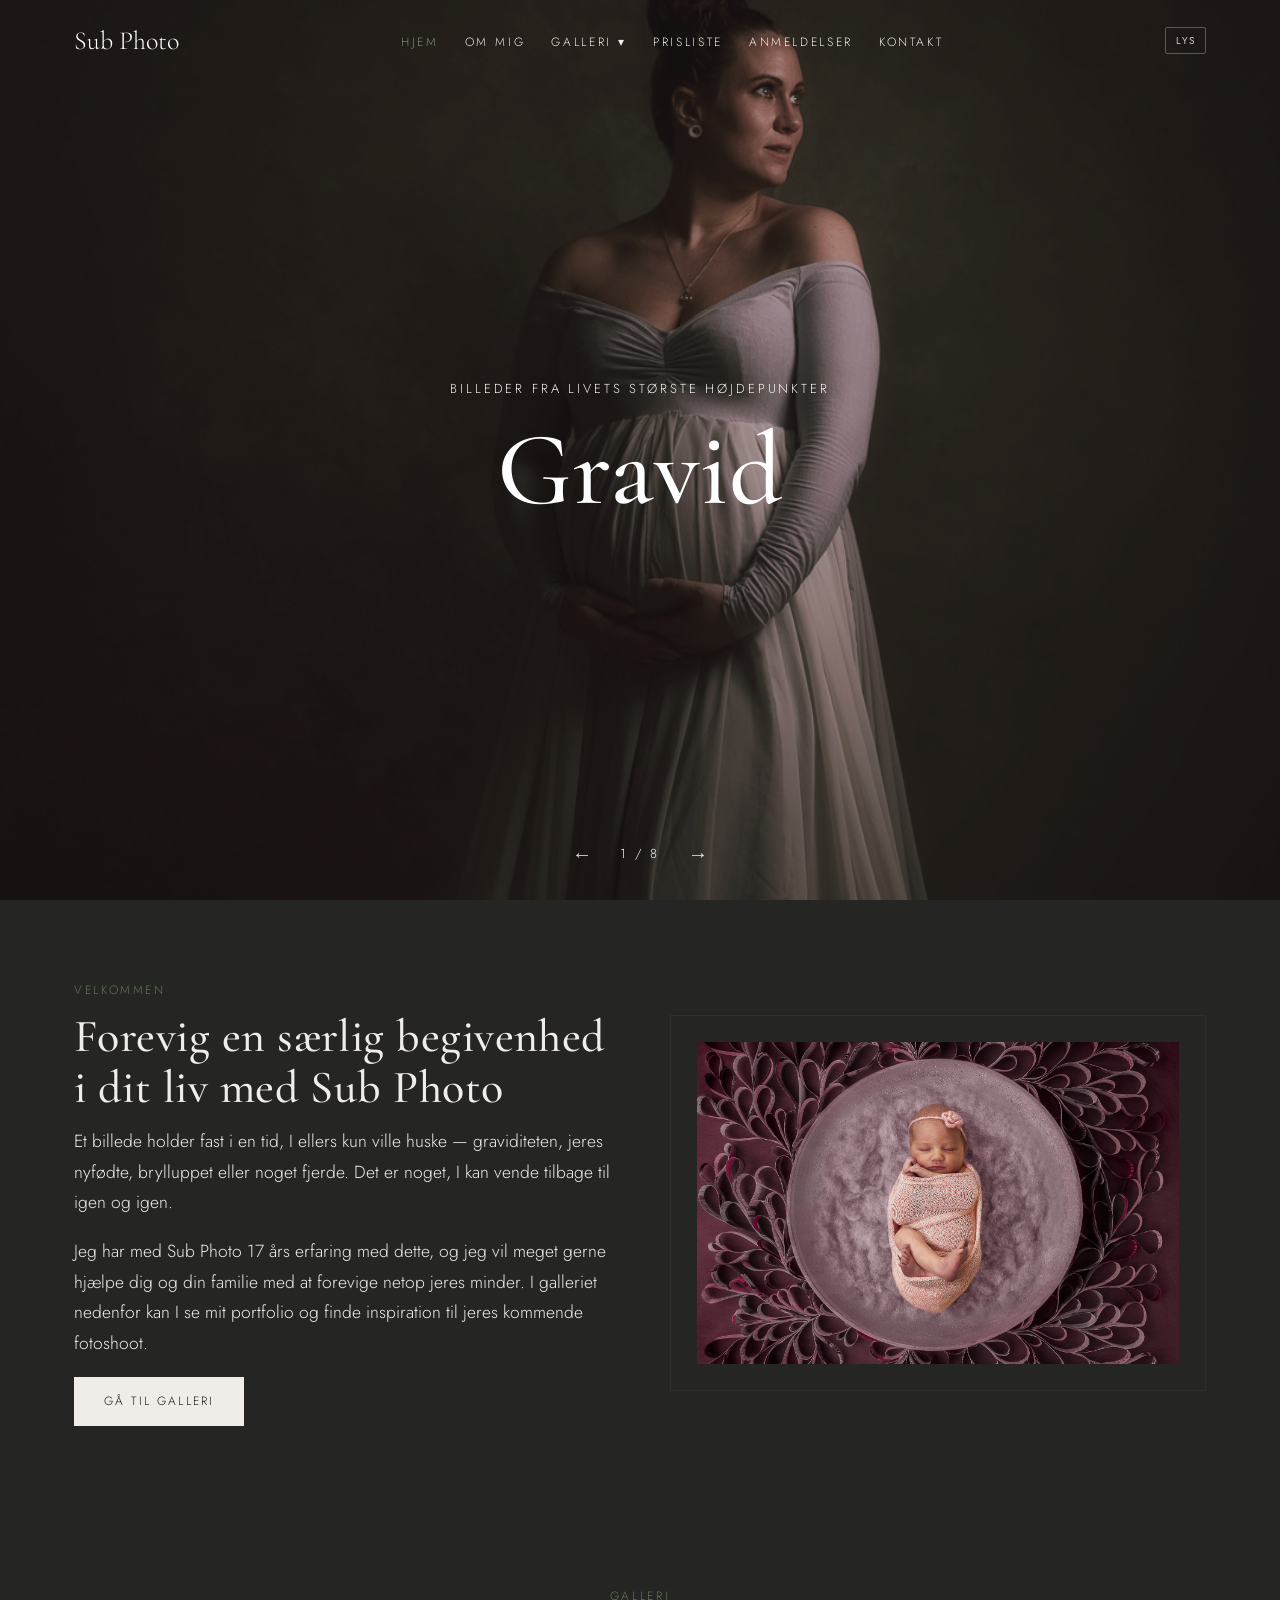
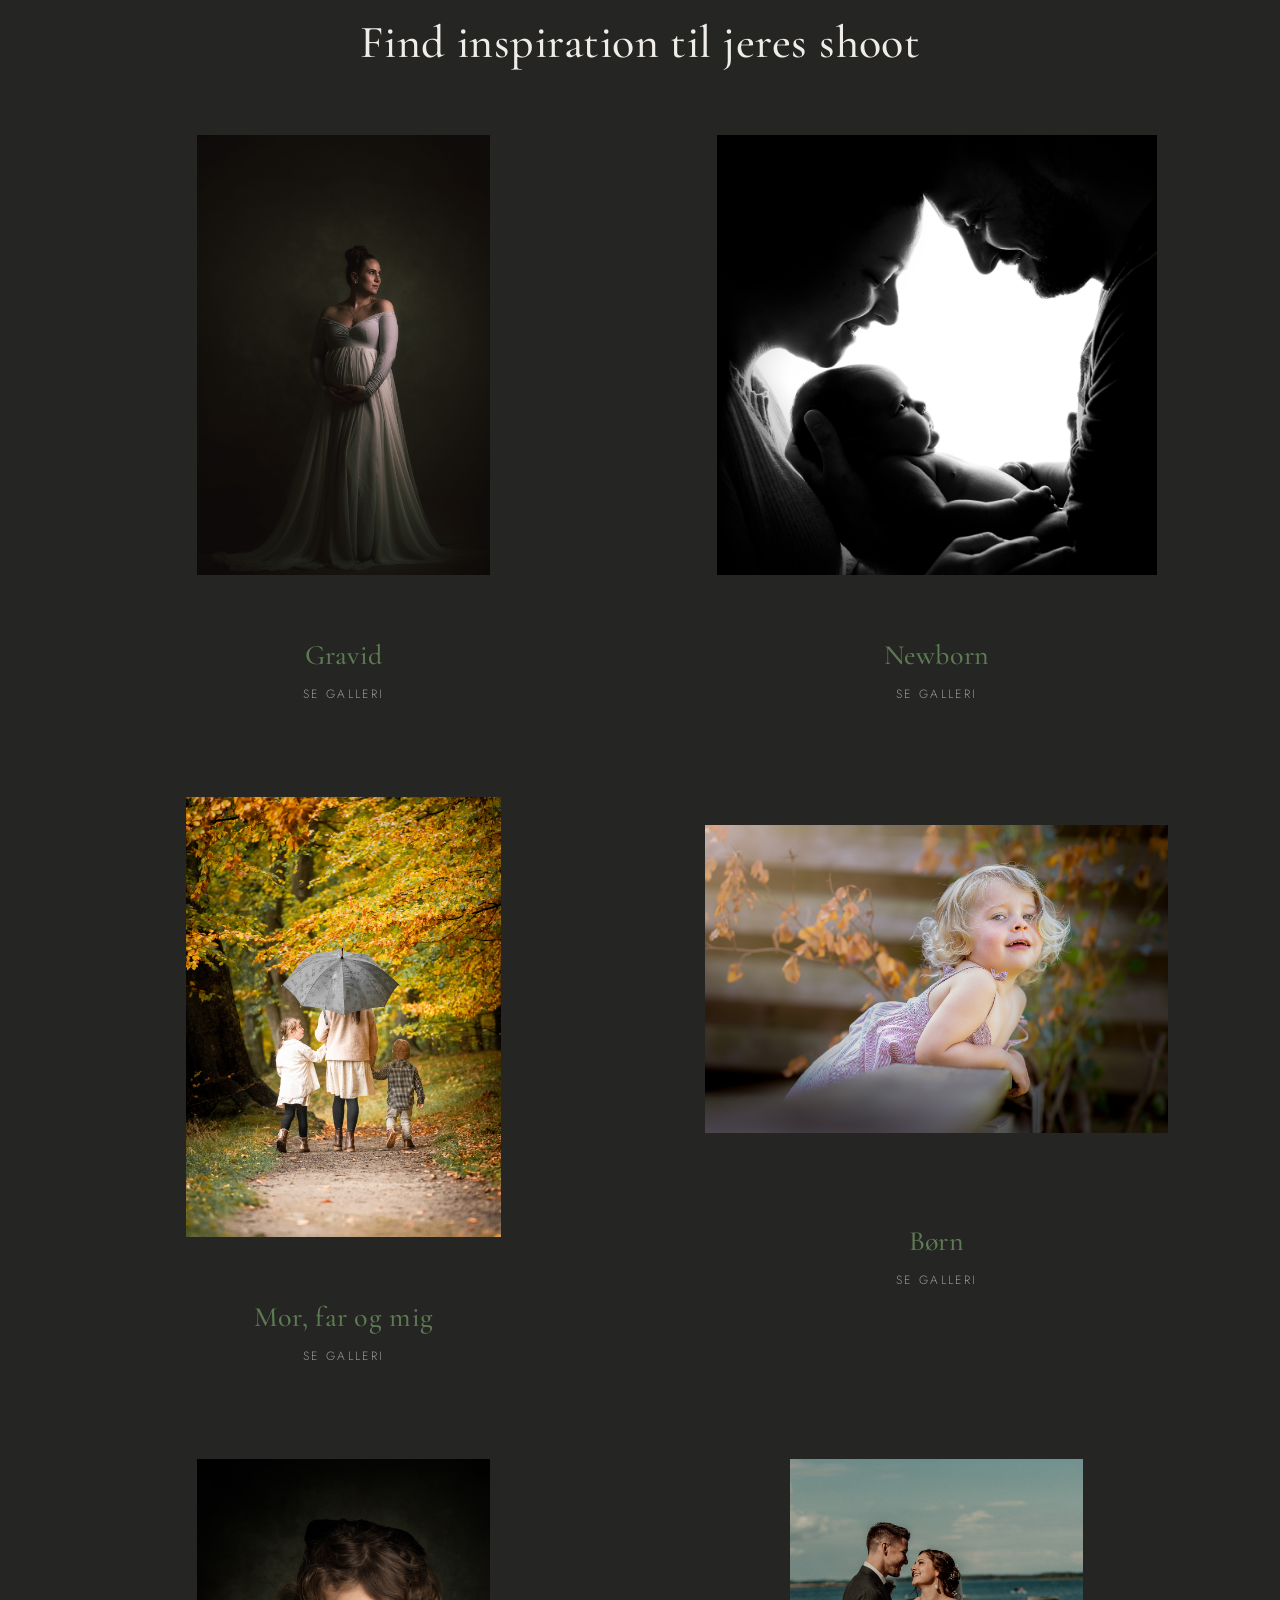
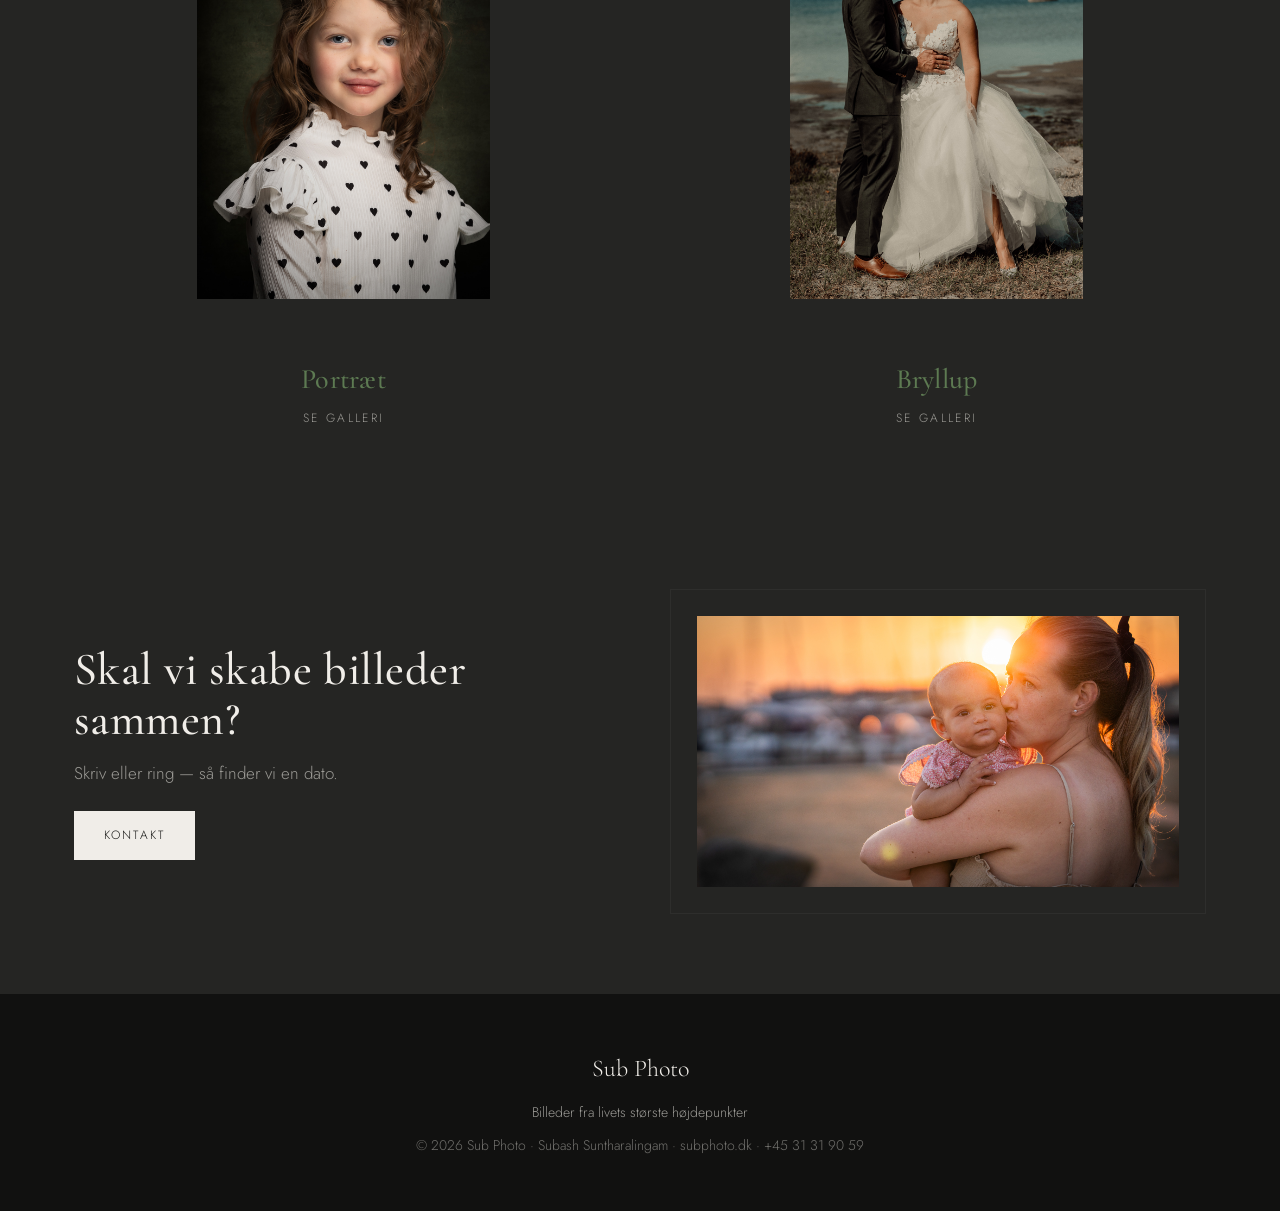
==== index.html @ 2f6113e8 "Initial commit of Sub Photo website Static site with homepage, gallery, pricing, reviews, contact an" ====
<!DOCTYPE html>
<html lang="da">
<head>
<meta charset="utf-8"><meta name="viewport" content="width=device-width, initial-scale=1">
<title>Sub Photo</title>
<meta name="description" content="Sub Photo · Subash Suntharalingam — bryllups-, newborn-, gravid- og portrætfotograf på Sydsjælland.">
<link rel="preconnect" href="https://fonts.googleapis.com"><link rel="preconnect" href="https://fonts.gstatic.com" crossorigin>
<link href="https://fonts.googleapis.com/css2?family=Cormorant+Garamond:ital,wght@0,400;0,500;0,600;1,400;1,500&family=Jost:wght@300;400;500&display=swap" rel="stylesheet">
<link rel="stylesheet" href="styles.css">
</head>
<body data-page="index.html" data-title="Billeder fra livets største højdepunkter">

<section class="hero" style="padding:0">
  <div id="slides"></div>
  <div class="hero-caption"><div class="tag upper" id="heroTag"></div><h1 id="heroTitle"></h1></div>
  <div class="hero-arrows"><button id="prevSlide">←</button><span class="hero-count" id="heroCount">1 / 1</span><button id="nextSlide">→</button></div>
</section>

<section class="band"><div class="wrap two-col">
  <div>
    <div class="eyebrow upper">Velkommen</div>
    <h2 class="sec-title">Forevig en særlig begivenhed i dit liv med Sub Photo</h2>
    <div class="prose">
      <p>Et billede holder fast i en tid, I ellers kun ville huske — graviditeten, jeres nyfødte, brylluppet eller noget fjerde. Det er noget, I kan vende tilbage til igen og igen.</p>
      <p>Jeg har med Sub Photo <span id="expYears"></span> års erfaring med dette, og jeg vil meget gerne hjælpe dig og din familie med at forevige netop jeres minder. I galleriet nedenfor kan I se mit portfolio og finde inspiration til jeres kommende fotoshoot.</p>
    </div>
    <a class="btn" href="galleri.html">Gå til galleri</a>
  </div>
  <div class="framed"><img src="billeder/newborn/newborn-09.jpg" alt=""></div>
</div></section>


<section class="band"><div class="wrap">
  <div class="center" style="margin-bottom:30px"><div class="eyebrow upper">Galleri</div><h2 class="sec-title">Find inspiration til jeres shoot</h2></div>
  <div class="homecats" id="catgrid"></div>
</div></section>


<section class="band"><div class="wrap two-col">
  <div>
    <h2 class="sec-title">Skal vi skabe billeder sammen?</h2>
    <p class="lead" style="margin-bottom:22px">Skriv eller ring — så finder vi en dato.</p>
    <a class="btn" href="kontakt.html">Kontakt</a>
  </div>
  <div class="framed"><img src="billeder/morfarmig/morfarmig-05.jpg" alt=""></div>
</div></section>

<script src="data.js"></script><script src="app.js"></script>
</body>
</html>
---- styles.css ----
:root{
  --ink:#f0ede8;--soft:#9a9994;--line:#2e2e2c;--bg:#1c1c1a;--rose:#7d9070;--rose-deep:#5d7a52;--band:#252523;--dark:#f0ede8;
  --btn-text:#1c1c1a;--btn-hover:#ccc7bf;
  --footer-bg:#111110;
  --card-bg:#252523;
  --input-bg:#252523;
  --admin-bg:#2a2a28;--admin-border:#3a3a38;
  --modal-bg:#2a2a28;
  --mobile-menu-bg:#1c1c1a;
  --serif:"Cormorant Garamond",Georgia,serif;--sans:"Jost",-apple-system,BlinkMacSystemFont,"Segoe UI",sans-serif;}
body.light{
  --ink:#2f2f2c;--soft:#8a8a85;--line:#dedad3;--bg:#f0ebe4;--rose:#5d6a52;--rose-deep:#3f4a39;--band:#e8e2da;--dark:#2c2c2a;
  --btn-text:#fff;--btn-hover:#45453f;
  --footer-bg:#2c2429;
  --card-bg:#fff;
  --input-bg:#fff;
  --admin-bg:#fff;--admin-border:#dedad3;
  --modal-bg:#fff;
  --mobile-menu-bg:#f0ebe4;}
*{box-sizing:border-box;margin:0;padding:0}
html{scroll-behavior:smooth}
body{font-family:var(--sans);color:var(--ink);background:var(--bg);font-weight:300;line-height:1.75}
body.inner{padding-top:72px}
h1,h2,h3{font-family:var(--serif);font-weight:500;letter-spacing:.01em}
a{color:inherit;text-decoration:none} img{display:block;max-width:100%}
.wrap{max-width:1180px;margin:0 auto;padding:0 24px} .narrow{max-width:760px}
.upper{text-transform:uppercase;letter-spacing:.22em}
header{position:fixed;top:0;left:0;right:0;z-index:50;transition:.3s;padding:18px 0}
header.scrolled{background:rgba(0,0,0,.5);backdrop-filter:blur(8px)}
.nav{display:flex;align-items:center;justify-content:space-between}
.brand{font-family:var(--serif);font-size:26px;color:#fff;transition:.3s}
.menu{display:flex;gap:26px;list-style:none}
.menu a{font-size:12px;color:#fff;transition:.3s;opacity:.92}
.menu a:hover,.menu a.active{color:var(--rose);opacity:1}
.burger{display:none;background:none;border:none;color:#fff;font-size:24px;cursor:pointer}
.theme-toggle{background:none;border:1px solid rgba(255,255,255,.35);color:#fff;font-family:var(--sans);font-size:10px;letter-spacing:.12em;text-transform:uppercase;padding:5px 10px;cursor:pointer;border-radius:2px;opacity:.8;transition:.2s}
.theme-toggle:hover{opacity:1}
.hero{position:relative;height:100vh;min-height:560px;overflow:hidden}
.slide{position:absolute;inset:0;opacity:0;transition:opacity 1.1s;background-size:cover;background-position:center}
.slide.active{opacity:1} .slide::after{content:"";position:absolute;inset:0;background:rgba(40,30,35,.30)}
.hero-caption{position:absolute;inset:0;z-index:2;display:flex;flex-direction:column;align-items:center;justify-content:center;text-align:center;color:#fff;padding:0 20px}
.hero-caption .tag{font-size:13px;margin-bottom:18px;opacity:.95}
.hero-caption h1{font-size:clamp(48px,9vw,104px);font-weight:500;line-height:1}
.hero-arrows{position:absolute;bottom:34px;left:0;right:0;z-index:3;display:flex;gap:28px;align-items:center;justify-content:center;color:#fff}
.hero-arrows button{background:none;border:none;color:#fff;font-size:20px;cursor:pointer;opacity:.85} .hero-arrows button:hover{opacity:1}
.hero-count{font-size:13px;letter-spacing:.2em}
.page-head{text-align:center;padding:60px 0 8px}
.page-head .eyebrow{font-size:12px;color:var(--rose-deep);margin-bottom:8px;text-transform:uppercase;letter-spacing:.22em}
.page-head h1{font-size:clamp(34px,5vw,54px)}
section{padding:80px 0}
.eyebrow{font-size:12px;color:var(--rose-deep);margin-bottom:10px}
.sec-title{font-size:clamp(30px,4vw,46px);margin-bottom:14px;line-height:1.1}
.lead{color:var(--soft);font-size:17px} .prose p{font-size:17.5px;color:var(--ink);margin-bottom:18px}
.center{text-align:center}.center .lead,.center .prose{margin-left:auto;margin-right:auto}
.about{display:grid;grid-template-columns:1fr 1.1fr;gap:56px;align-items:center}
.about img{width:100%;height:560px;object-fit:cover;border-radius:3px}
.sign{font-family:var(--serif);font-style:italic;font-size:24px;color:var(--rose-deep);margin-top:10px}
.band{background:var(--band)}
.essay .extra{font-family:var(--serif);font-style:italic;font-size:22px;color:var(--rose-deep);margin-top:8px}
.quoteband{background:#2c2429;color:#f0e6ea;text-align:center}
.quoteband q{font-family:var(--serif);font-style:italic;font-size:clamp(24px,3.4vw,38px);line-height:1.35;display:block;max-width:880px;margin:0 auto 18px;quotes:none}
.quoteband .who{font-size:12px;letter-spacing:.24em;opacity:.8}
.cats{display:grid;grid-template-columns:repeat(3,1fr);gap:18px;margin-top:30px}
.cat{position:relative;height:320px;overflow:hidden;cursor:pointer;border-radius:3px;display:block}
.cat img{width:100%;height:100%;object-fit:cover;transition:transform .8s} .cat:hover img{transform:scale(1.06)}
.cat span{position:absolute;inset:0;display:flex;align-items:center;justify-content:center;color:#fff;font-family:var(--serif);font-size:30px;background:rgba(40,30,35,.32);transition:.3s} .cat:hover span{background:rgba(40,30,35,.48)}
.steps{display:grid;grid-template-columns:repeat(4,1fr);gap:24px;margin-top:40px;text-align:left}
.step .num{font-family:var(--serif);font-size:38px;color:var(--rose);line-height:1}
.step h3{font-size:20px;margin:8px 0 6px} .step p{color:var(--soft);font-size:15px}
.prices{display:grid;grid-template-columns:repeat(3,1fr);gap:22px;margin-top:30px}
.price{border:1px solid var(--line);border-radius:4px;padding:34px 28px;text-align:center;background:var(--card-bg)}
.price h3{font-size:24px;margin-bottom:6px} .price .amount{font-family:var(--serif);font-size:34px;color:var(--rose-deep);margin:12px 0}
.price ul{list-style:none;color:var(--soft);font-size:14.5px;text-align:left} .price li{padding:7px 0;border-top:1px solid var(--line)} .price li:first-child{border-top:none}
.pris-grp{margin-top:54px} .pris-grp h3.cat-h{font-size:30px;text-align:center;margin-bottom:6px}
.faq{display:grid;grid-template-columns:1fr 1fr;gap:18px 48px;margin-top:30px;text-align:left}
.faq h3{font-size:23px;color:var(--rose-deep);margin-bottom:6px} .faq p{color:var(--soft);font-size:16px}
.reviews{columns:2;column-gap:24px;margin-top:30px}
.review{break-inside:avoid;border:1px solid var(--line);border-radius:4px;padding:24px 26px;margin-bottom:24px;background:var(--card-bg)}
.review p{font-style:italic;font-size:15.5px;margin-bottom:12px} .review .who{font-family:var(--serif);font-size:20px;color:var(--rose-deep)}
.contact{display:grid;grid-template-columns:1fr 1fr;gap:56px}
.contact a.big{font-family:var(--serif);font-size:24px;color:var(--rose-deep)}
.field{margin-bottom:16px} .field label{display:block;font-size:12px;letter-spacing:.12em;text-transform:uppercase;color:var(--soft);margin-bottom:6px}
.field input,.field textarea{width:100%;padding:12px 14px;border:1px solid var(--line);border-radius:3px;font-family:inherit;font-size:15px;background:var(--input-bg);color:var(--ink)}
.btn{display:inline-block;background:var(--dark);color:var(--btn-text);border:none;padding:14px 30px;font-size:12px;letter-spacing:.18em;text-transform:uppercase;cursor:pointer;border-radius:0} .btn:hover{background:var(--btn-hover)}
.btn.outline{background:transparent;border:1px solid var(--dark);color:var(--dark)}
.two-col{display:grid;grid-template-columns:1fr 1fr;gap:60px;align-items:center}
.framed{border:1px solid var(--line);padding:26px;background:var(--card-bg)}
.framed img{width:100%;display:block}
.homecats{display:grid;grid-template-columns:1fr 1fr;gap:54px;margin-top:10px}
.galcard{display:block;text-align:center}
.galcard .imgwrap{overflow:hidden}
.galcard img{width:100%;display:block;transition:transform .7s}
.galcard:hover img{transform:scale(1.04)}
.galcard .imgwrap{background:var(--band);padding:38px;display:flex;align-items:center;justify-content:center;min-height:440px;position:relative}
.gal-del-btn{position:absolute;top:10px;left:10px;z-index:10;background:rgba(180,20,20,.88);color:#fff;border:none;border-radius:6px;width:32px;height:32px;font-size:16px;line-height:1;cursor:pointer;display:flex;align-items:center;justify-content:center;opacity:0;transition:opacity .2s}
.galcard:hover .gal-del-btn{opacity:1}
.galcard.gal-hidden{opacity:.35;filter:grayscale(.6)}
.galcard .imgwrap img{max-width:100%;max-height:440px;width:auto;display:block;transition:transform .7s}
.galcard:hover .imgwrap img{transform:scale(1.04)}
.galcard h3{font-size:28px;margin-top:18px;color:var(--rose-deep)}
.galcard .se{font-size:12px;letter-spacing:.2em;text-transform:uppercase;color:var(--soft);margin-top:4px}
.adminbar{position:fixed;bottom:0;left:0;right:0;background:#222;color:#fff;padding:10px 16px;font-size:13px;z-index:100;display:flex;gap:14px;align-items:center;justify-content:center;flex-wrap:wrap}
.adminbar button{background:var(--rose-deep);color:#fff;border:none;padding:6px 12px;border-radius:4px;cursor:pointer}
.ratings{display:flex;gap:48px;justify-content:center;flex-wrap:wrap;margin:0 auto 6px}
.rating{text-align:center;display:block}
.rating .stars{color:#e0a93f;font-size:20px;letter-spacing:3px}
.rating .plat{font-family:var(--serif);font-size:21px;color:var(--rose-deep);margin-top:4px}
.rating .note{font-size:12px;color:var(--soft);letter-spacing:.06em}
.has-sub{position:relative}
.sub{position:absolute;top:100%;left:50%;transform:translateX(-50%);background:rgba(0,0,0,.8);border:none;min-width:190px;padding:8px 0;list-style:none;display:none;box-shadow:0 12px 30px rgba(0,0,0,.3);z-index:60;backdrop-filter:blur(8px)}
.has-sub:hover .sub{display:block}
.sub a{display:block;padding:9px 20px;font-size:12px;color:#fff!important;letter-spacing:.12em;text-transform:uppercase;opacity:1}
.sub a:hover{color:#fff!important;background:rgba(255,255,255,.12)}
.tslider{display:grid;grid-template-columns:1fr 1.1fr;gap:50px;align-items:center;margin-top:16px}
.tslider .who{font-family:var(--serif);font-size:30px;color:var(--rose-deep);margin:6px 0 14px}
.tslider .q{font-style:italic;color:var(--ink);font-size:16px}
.tslider .count{font-size:13px;letter-spacing:.2em;color:var(--soft)}
.tslider .arrows{margin-top:18px;display:flex;gap:20px}
.tslider .arrows button{background:none;border:none;font-size:22px;cursor:pointer;color:var(--ink)}
.tslider img{width:100%;height:520px;object-fit:cover}
.page-hero{height:78vh;min-height:460px;position:relative;background-size:cover;background-position:center;display:flex;align-items:center;justify-content:center}
.page-hero::after{content:"";position:absolute;inset:0;background:rgba(40,40,38,.28)}
.page-hero h1{position:relative;z-index:2;color:#fff;font-size:clamp(44px,7vw,84px)}
.livet{display:grid;grid-template-columns:1fr 1.4fr;gap:50px;align-items:start}
.col2text{columns:2;column-gap:40px;color:var(--ink);font-size:16px}
.bigquote{text-align:center;font-family:var(--serif);font-size:clamp(26px,4vw,44px);line-height:1.25;max-width:1000px;margin:0 auto}
.bigquote .who{display:block;font-family:var(--sans);font-size:12px;letter-spacing:.22em;color:var(--soft);margin-top:16px}
@media(max-width:820px){.two-col,.homecats,.tslider,.livet{grid-template-columns:1fr}.col2text{columns:1}.tslider img{height:340px}}
.grid-imgs{display:grid;grid-template-columns:repeat(3,1fr);gap:14px;margin-top:24px}
.grid-imgs img{width:100%;height:300px;object-fit:cover;border-radius:3px;cursor:pointer}
.grid-imgs img.dragging{opacity:.25;transform:scale(.97);transition:none}
.grid-imgs img.drag-over{outline:3px solid var(--rose-deep);outline-offset:3px}
/* Galleri breadcrumb */
.fokus-bc{padding:14px 24px;font-size:13px;color:var(--soft);letter-spacing:.06em;border-bottom:1px solid var(--line)}
.fokus-bc a{color:var(--soft);text-decoration:none;transition:color .2s}
.fokus-bc a:hover{color:var(--rose-deep)}
.bc-sep{margin:0 10px;opacity:.4}
/* Admin select toolbar */
.admin-toolbar{background:var(--admin-bg);border:1px solid var(--admin-border);border-radius:6px;padding:10px 16px;display:flex;align-items:center;gap:10px;font-size:13px;position:sticky;top:66px;z-index:48;flex-wrap:wrap;margin-bottom:20px;box-shadow:0 2px 10px rgba(0,0,0,.07)}
.admin-toolbar button{background:var(--rose-deep);color:#fff;border:none;padding:5px 12px;border-radius:4px;cursor:pointer;font-size:12px}
.admin-toolbar button.sec{background:#eeecea;color:#333}
.sel-count{color:var(--soft);min-width:72px;font-size:13px}
.manage-wrap{position:relative;margin-left:auto}
.manage-menu{position:absolute;top:calc(100% + 6px);right:0;background:var(--admin-bg);border:1px solid var(--admin-border);border-radius:8px;box-shadow:0 6px 24px rgba(0,0,0,.13);min-width:220px;z-index:100;display:none;overflow:hidden}
.manage-menu.open{display:block}
.manage-group-label{padding:9px 16px 3px;font-size:11px;letter-spacing:.08em;text-transform:uppercase;color:var(--soft)}
.manage-item{padding:10px 16px;cursor:pointer;font-size:13px;border-top:1px solid var(--line)}
.manage-item:first-child,.manage-group-label+.manage-item{border-top:none}
.manage-item:hover:not(.disabled){background:var(--band)}
.manage-item.disabled{color:#bbb;cursor:default}
/* Billedvalg i galleri */
.img-sel-wrap{position:relative;border-radius:3px;overflow:hidden}
.img-sel-wrap img{width:100%;height:300px;object-fit:cover;display:block;cursor:grab}
.img-sel-wrap .sel-overlay{position:absolute;inset:0;cursor:pointer}
.img-sel-wrap .sel-overlay:hover{background:rgba(255,255,255,.08)}
.img-sel-wrap.selected .sel-overlay{background:rgba(63,74,57,.15);outline:3px solid var(--rose-deep);outline-offset:-3px;border-radius:3px}
.img-sel-wrap.selected::after{content:"✓";position:absolute;top:8px;right:8px;width:24px;height:24px;background:var(--rose-deep);color:#fff;border-radius:50%;font-size:14px;font-weight:700;line-height:24px;text-align:center;z-index:5;pointer-events:none}
.img-sel-wrap.dragging{opacity:.25}
.img-sel-wrap.drag-over{outline:3px solid var(--rose-deep);outline-offset:-3px}
/* Tom event-kort og tilføj-knap */
.empty-cover{width:100%;height:100%;display:flex;align-items:center;justify-content:center;font-family:var(--serif);font-size:72px;color:var(--soft);opacity:.4}
.add-event-card{display:flex;align-items:center;justify-content:center;min-height:440px;border:2px dashed var(--line);border-radius:3px;cursor:pointer}
.add-event-card button{background:none;border:none;font-size:16px;color:var(--soft);cursor:pointer;letter-spacing:.05em;font-family:var(--sans)}
.add-event-card:hover{border-color:var(--rose-deep)} .add-event-card:hover button{color:var(--rose-deep)}
/* Rediger tekst modal */
.text-modal{position:fixed;inset:0;background:rgba(0,0,0,.4);z-index:200;display:flex;align-items:center;justify-content:center}
.text-modal-box{background:var(--modal-bg);border-radius:8px;padding:32px;min-width:360px;box-shadow:0 8px 40px rgba(0,0,0,.18)}
.text-modal-box h3{font-size:20px;margin-bottom:18px;font-family:var(--serif)}
.text-modal-box input{width:100%;padding:10px 14px;border:1px solid var(--line);border-radius:4px;font-size:15px;font-family:inherit;margin-bottom:16px}
.text-modal-box .actions{display:flex;gap:10px;justify-content:flex-end}
footer{background:var(--footer-bg);color:var(--soft);text-align:center;padding:54px 0;font-size:14px}
footer .brand{color:var(--ink);font-size:24px;margin-bottom:10px;display:inline-block} footer a{color:var(--soft)}
.lb{position:fixed;inset:0;background:rgba(20,15,18,.92);z-index:90;display:none;align-items:center;justify-content:center;padding:30px} .lb.open{display:flex}
.lb img{max-width:92vw;max-height:88vh;object-fit:contain}
.upload-zone{grid-column:1/-1;margin-top:10px;border:2px dashed var(--line);border-radius:3px;padding:26px;text-align:center;transition:border-color .2s,background .2s}
.upload-zone label{font-family:var(--sans);font-size:14px;letter-spacing:.06em;color:var(--soft);cursor:pointer}
.upload-zone:hover,.upload-zone.dz-over{border-color:var(--rose-deep);background:rgba(63,74,57,.04)}
.upload-zone:hover label,.upload-zone.dz-over label{color:var(--rose-deep)}
.session-badge{position:absolute;top:6px;right:6px;background:rgba(180,100,20,.85);color:#fff;font-family:var(--sans);font-size:10px;letter-spacing:.05em;padding:2px 6px;border-radius:2px;pointer-events:none}
.manage-danger{border-top:1px solid var(--line);margin-top:4px;color:#a04040!important}
.lb .close{position:absolute;top:22px;right:30px;color:#fff;font-size:34px;cursor:pointer}
.lb .nav-btn{position:absolute;top:50%;transform:translateY(-50%);color:#fff;font-size:40px;cursor:pointer;opacity:.8;padding:10px} .lb .prev{left:14px}.lb .next{right:14px}
@media(max-width:820px){
  .menu{position:fixed;inset:0 0 0 auto;width:74%;max-width:320px;background:var(--mobile-menu-bg);flex-direction:column;justify-content:center;gap:22px;transform:translateX(100%);transition:.35s;box-shadow:-8px 0 30px rgba(0,0,0,.15)}
  .menu.open{transform:translateX(0)} .menu a{color:var(--ink);font-size:15px} .burger{display:block;z-index:60}
  .about,.contact{grid-template-columns:1fr;gap:30px} .about img{height:420px}
  .cats,.prices,.steps,.faq,.grid-imgs{grid-template-columns:1fr} .reviews{columns:1} section{padding:56px 0}
  .sub{position:static;transform:none;display:block;border:none;box-shadow:none;padding:0 0 0 14px;min-width:0}
  .galcard .imgwrap{min-height:0;padding:22px} .galcard .imgwrap img{max-height:none}
}
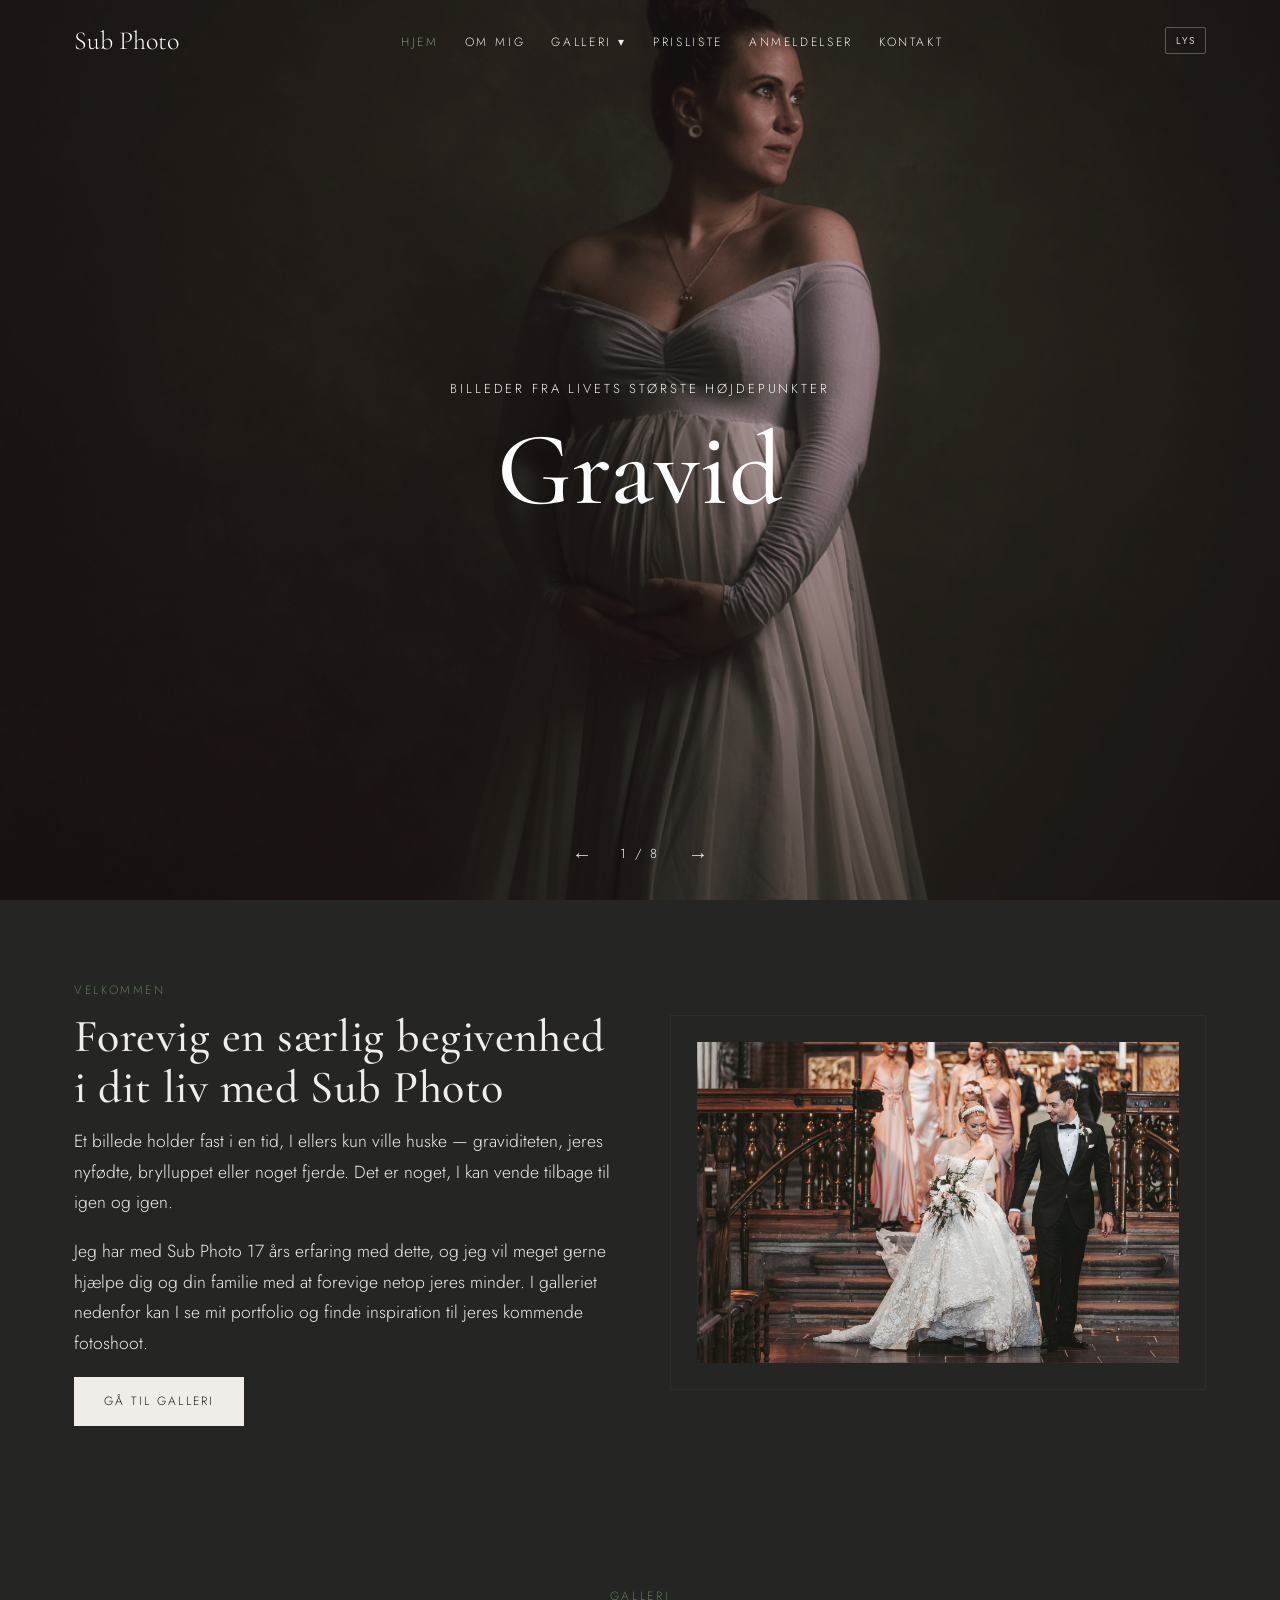
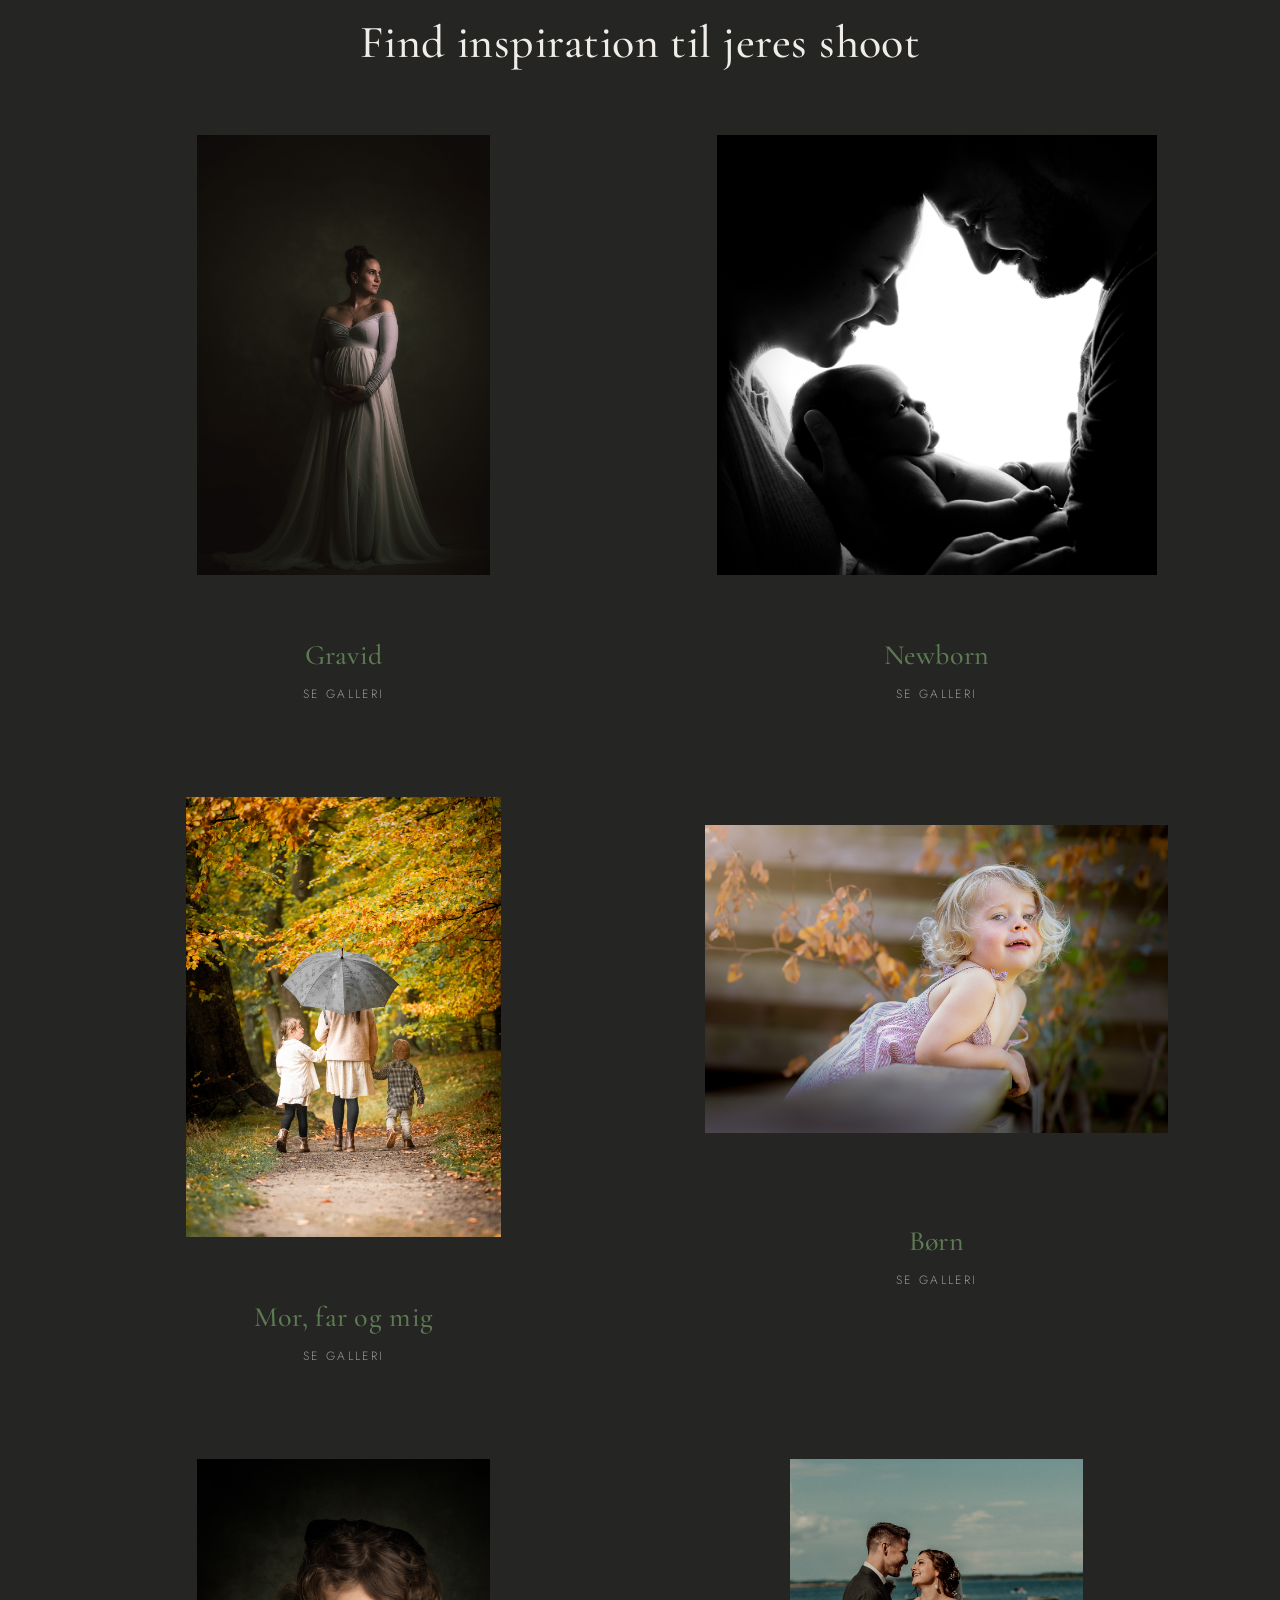
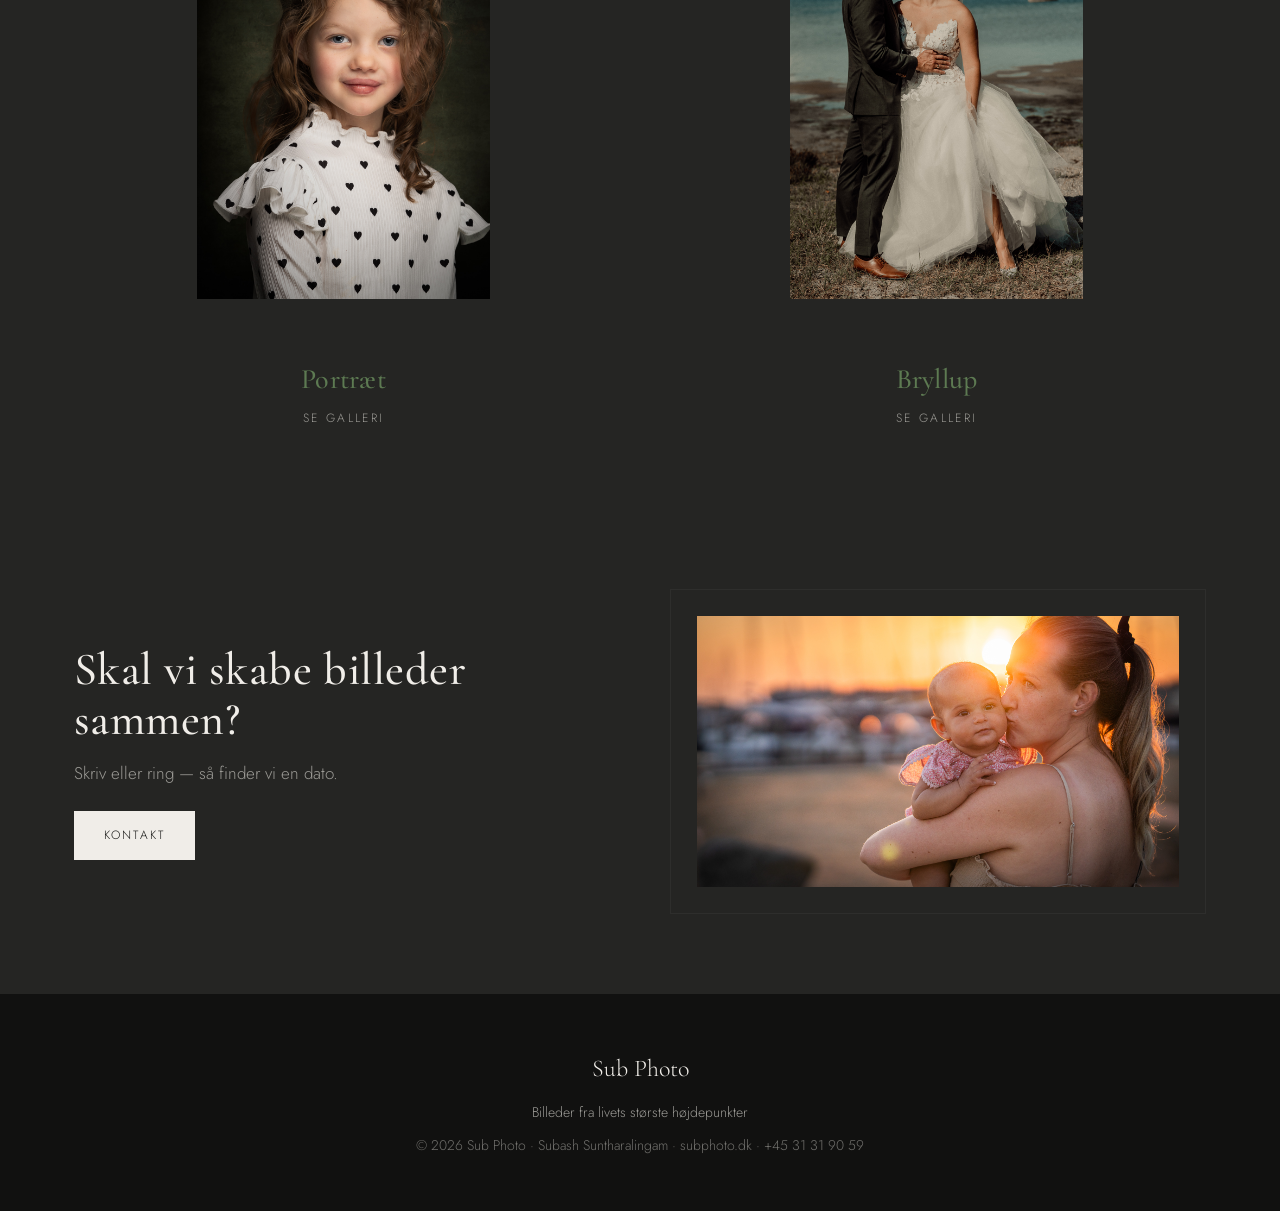
==== commit d5d0cbc0: "Swap homepage Velkommen image to wedding photo bryllup-45.jpg" ====
--- a/index.html
+++ b/index.html
@@ -26,7 +26,7 @@
     </div>
     <a class="btn" href="galleri.html">Gå til galleri</a>
   </div>
-  <div class="framed"><img src="billeder/newborn/newborn-09.jpg" alt=""></div>
+  <div class="framed"><img src="billeder/bryllup/bryllup-45.jpg" alt=""></div>
 </div></section>
 
 
